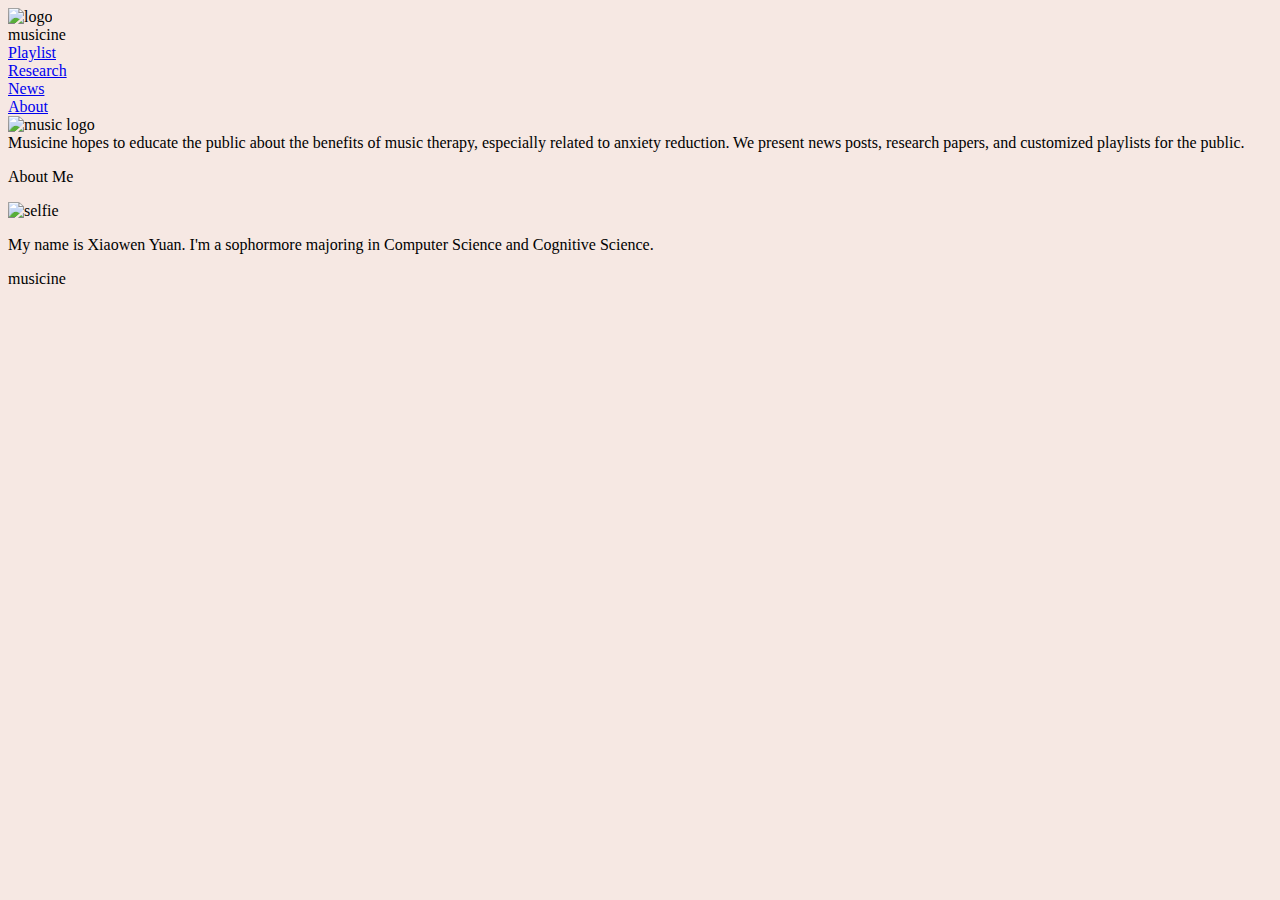
==== index.html @ ee3e2b6a "Add files via upload" ====
<html>
<head>
	<title>about</title>
	<link rel="stylesheet" href="assets/about.css">
    <body style="background-color:F6E8E3;">
    <link rel="preconnect" href="https://fonts.googleapis.com">
    <link rel="preconnect" href="https://fonts.gstatic.com" crossorigin>
    <link href="https://fonts.googleapis.com/css2?family=Rubik&display=swap" rel="stylesheet">
    <link rel="preconnect" href="https://fonts.googleapis.com">
    <link rel="preconnect" href="https://fonts.gstatic.com" crossorigin>
    <link href="https://fonts.googleapis.com/css2?family=Rubik:wght@300;400&display=swap" rel="stylesheet">
    <link>
<link rel="preconnect" href="https://fonts.googleapis.com">
<link rel="preconnect" href="https://fonts.gstatic.com" crossorigin>
<link href="https://fonts.googleapis.com/css2?family=Road+Rage&family=Rubik:wght@300;400&display=swap" rel="stylesheet">
</head>
<body>
    <div>
        <nav class="nav">
            <img src = "assets/logo.png" alt="logo" id = "logo">
            <div id = "name">musicine</div>
            <div class="navbar-item"> <a href="playlist.html"> Playlist</a></div>
            <div class="navbar-item"><a href="research.html">Research</a></div>
            <div class="navbar-item"> <a href= "news.html">News</a></div>
            <div class="navbar-item-on"> <a href="about.html"  id = "on">About</a></div>
        </nav>
        </div>
        <div><img src="assets/music_logo.png" alt="music logo" id = "music_logo"></div>
        <div id = "introduction">
            Musicine hopes to  educate the public about the benefits of music therapy, especially related to anxiety reduction. We  present news posts, research papers, and customized playlists for the public.  
        </div>
        <p id = "about_me">About Me</p>
        <div><img src="assets/selfie.jpg" alt="selfie" id = "selfie"></div>
        <p id = "self"> My name is Xiaowen Yuan. I'm a sophormore majoring in Computer Science and Cognitive Science.</p>
        <p id = "end">musicine</p>

		
	</div>

	<script type="text/javascript" src="assets/scripts/q1.js"></script>
</body>
</html>
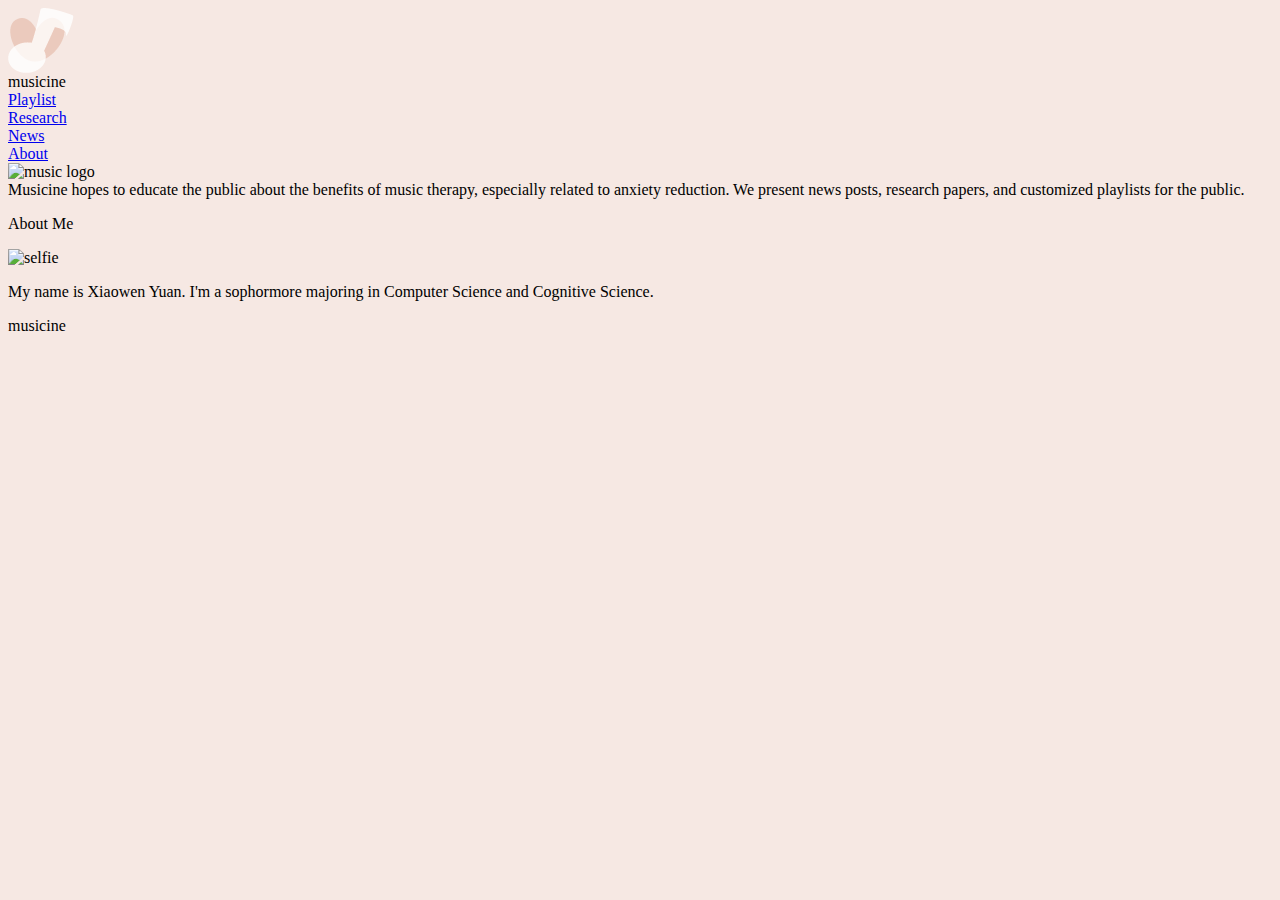
==== commit d6a66d9e: "Update index.html" ====
--- a/index.html
+++ b/index.html
@@ -17,7 +17,7 @@
 <body>
     <div>
         <nav class="nav">
-            <img src = "assets/logo.png" alt="logo" id = "logo">
+            <img src = "logo.png" alt="logo" id = "logo">
             <div id = "name">musicine</div>
             <div class="navbar-item"> <a href="playlist.html"> Playlist</a></div>
             <div class="navbar-item"><a href="research.html">Research</a></div>
@@ -39,4 +39,4 @@
 
 	<script type="text/javascript" src="assets/scripts/q1.js"></script>
 </body>
-</html>+</html>
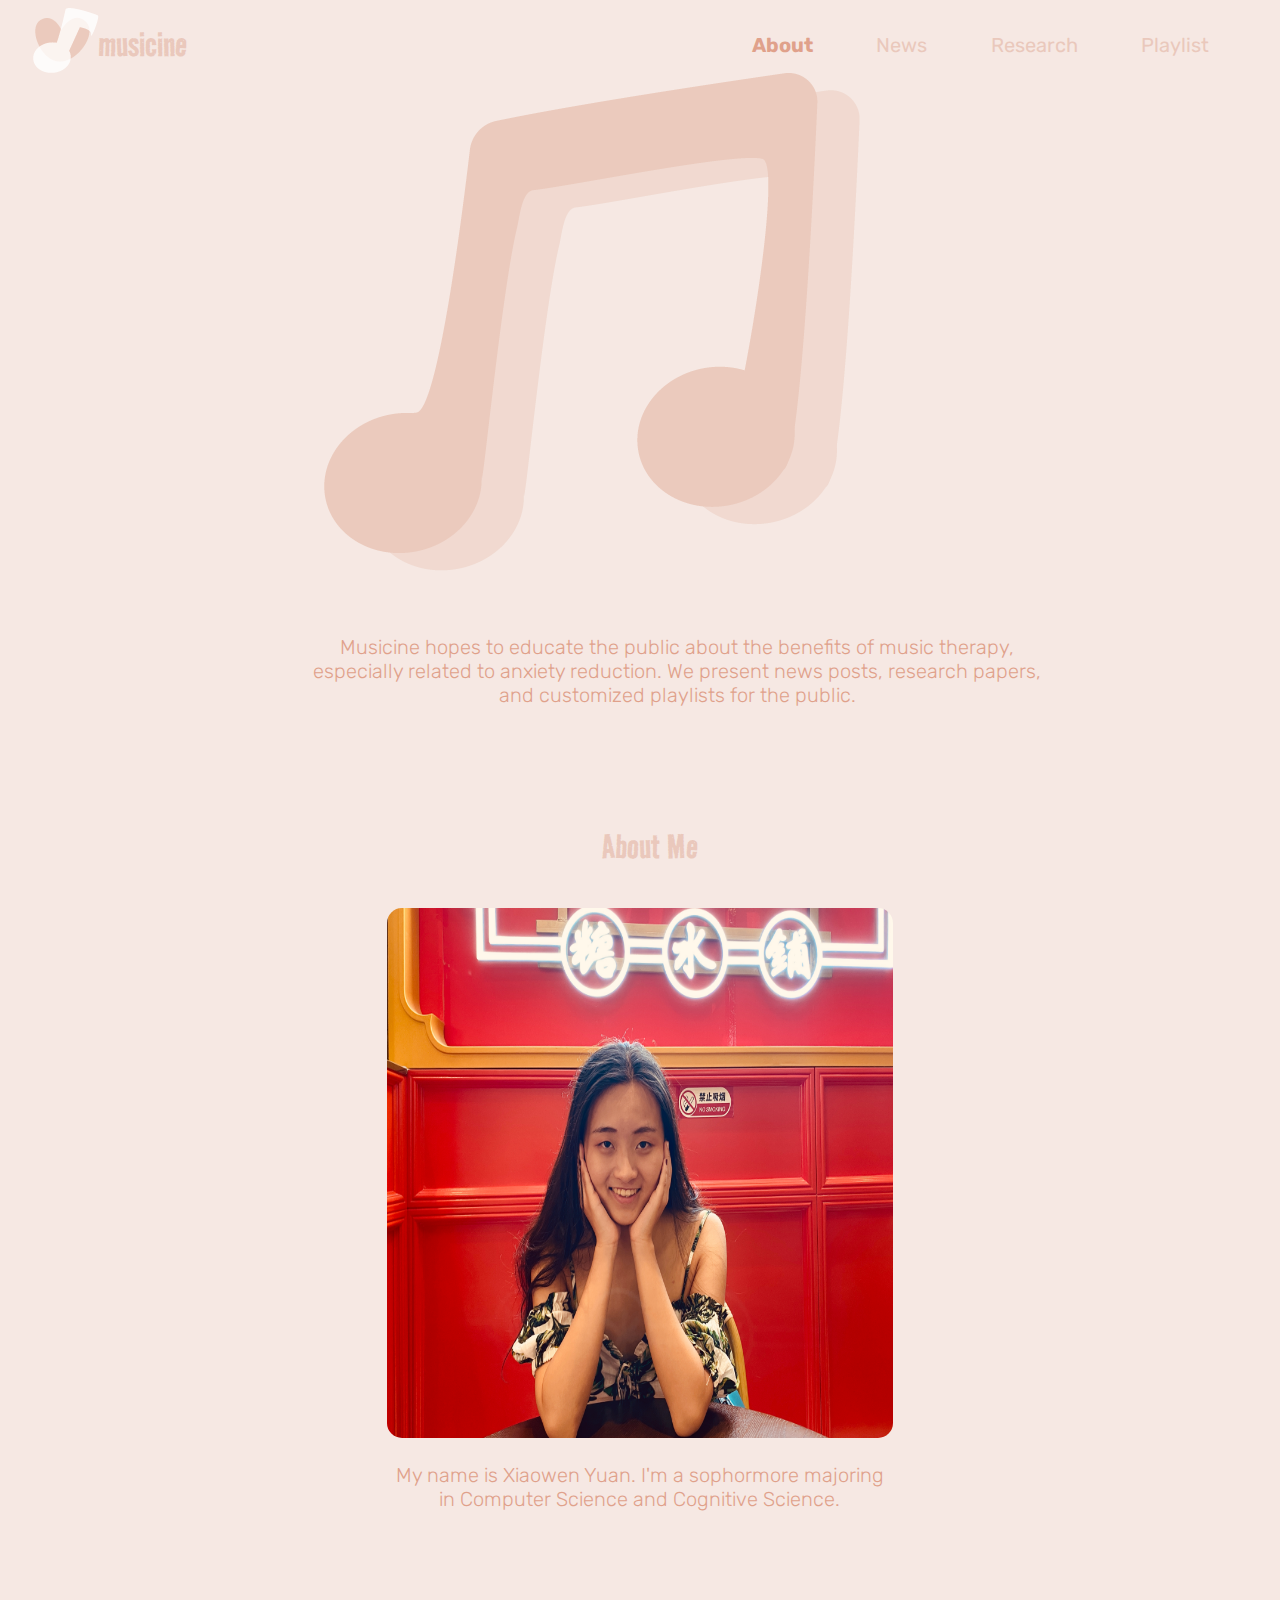
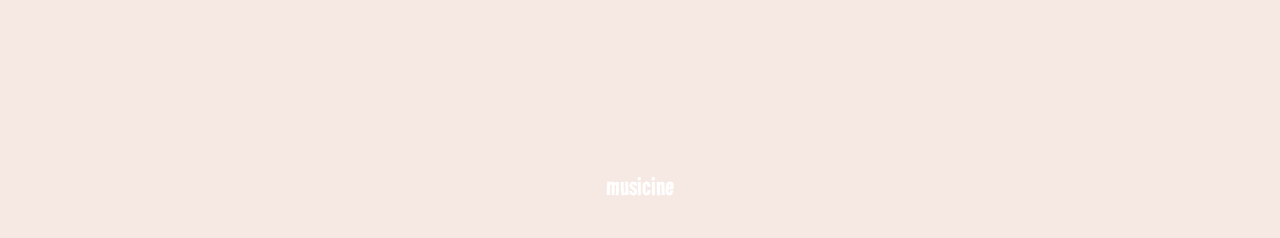
==== commit 693c5d1a: "Update index.html" ====
--- a/index.html
+++ b/index.html
@@ -17,7 +17,7 @@
 <body>
     <div>
         <nav class="nav">
-            <img src = "logo.png" alt="logo" id = "logo">
+            <img src = "assets/logo.png" alt="logo" id = "logo">
             <div id = "name">musicine</div>
             <div class="navbar-item"> <a href="playlist.html"> Playlist</a></div>
             <div class="navbar-item"><a href="research.html">Research</a></div>
--- a/assets/about.css
+++ b/assets/about.css
@@ -0,0 +1,131 @@
+#nav {
+    width: 100%;
+}
+.navbar-item {
+    float: right;
+    font-family: Rubik;
+    font-style:normal;
+    font-weight: 1200;
+    font-size: 20px;
+    line-height: 24px;
+    text-decoration: none;
+
+    color: #EAC8BC;
+    display: inline-block;
+    vertical-align: top;
+    margin-right: 5%;
+    margin-top: 2%;
+
+
+} 
+.navbar-item-on{
+    float: right;
+    margin-right: 5%;
+    margin-top: 2%;
+    font-family: Rubik;
+    font-style:normal;
+    font-weight: bolder;
+    font-size: 20px;
+
+    color: #E0A18B;
+    text-decoration: none;
+}
+#logo-items{
+    position: absolute;
+    margin-left: -10%;
+    margin-top:-20%;
+}
+#logo{
+    margin-left: 2%;
+}
+
+
+#introduction {
+    position: absolute;
+    width: 750px;
+    margin-left: 23%;
+    margin-top: 5%;
+    font-family: Rubik;
+    font-style: normal;
+    font-weight: lighter;
+    font-size: 20px;
+    line-height: 24px;
+    text-align: center;
+    
+    color: #E0A18B;
+    
+}
+
+#music_logo {
+   position: relative;
+   margin-left: 25%;
+
+}
+a{
+    text-decoration: none;
+    color:#EAC8BC;
+}
+
+#on {
+    text-decoration: none;
+    color: E0A18B;
+}
+
+#name {
+    position: absolute;
+    margin-top: -4%;
+    margin-left: 7%;
+    font-family: Road Rage;
+    font-style: normal;
+    font-weight: normal;
+    font-size: 40px;
+    line-height: 44px;
+    color: #EAC8BC;
+}
+
+#about_me{
+    margin-top: 20%;
+    margin-left: 47%;
+    font-family: Road Rage;
+    font-style: normal;
+    font-weight: normal;
+    font-size: 40px;
+    line-height: 44px;
+    color: #EAC8BC;
+
+
+
+}
+
+#selfie{
+    width: 40%;
+    height: 60%;
+    border-radius: 15px;
+    margin-left: 30%;
+}
+
+#self{
+    margin-left: 30%;
+    margin-top: 2%;
+    width :40%;
+    font-family: Rubik;
+    font-style: normal;
+    font-weight: lighter;
+    font-size: 20px;
+    line-height: 24px;
+    text-align: center;
+    
+    color: #E0A18B
+}
+
+#end{
+    display: flex;
+    justify-content: center;
+    margin-top: 20%;
+    font-family: Road Rage;
+    font-style: normal;
+    font-weight: normal;
+    font-size: 30px;
+    line-height: 44px;
+    color: #FFFFFF;
+}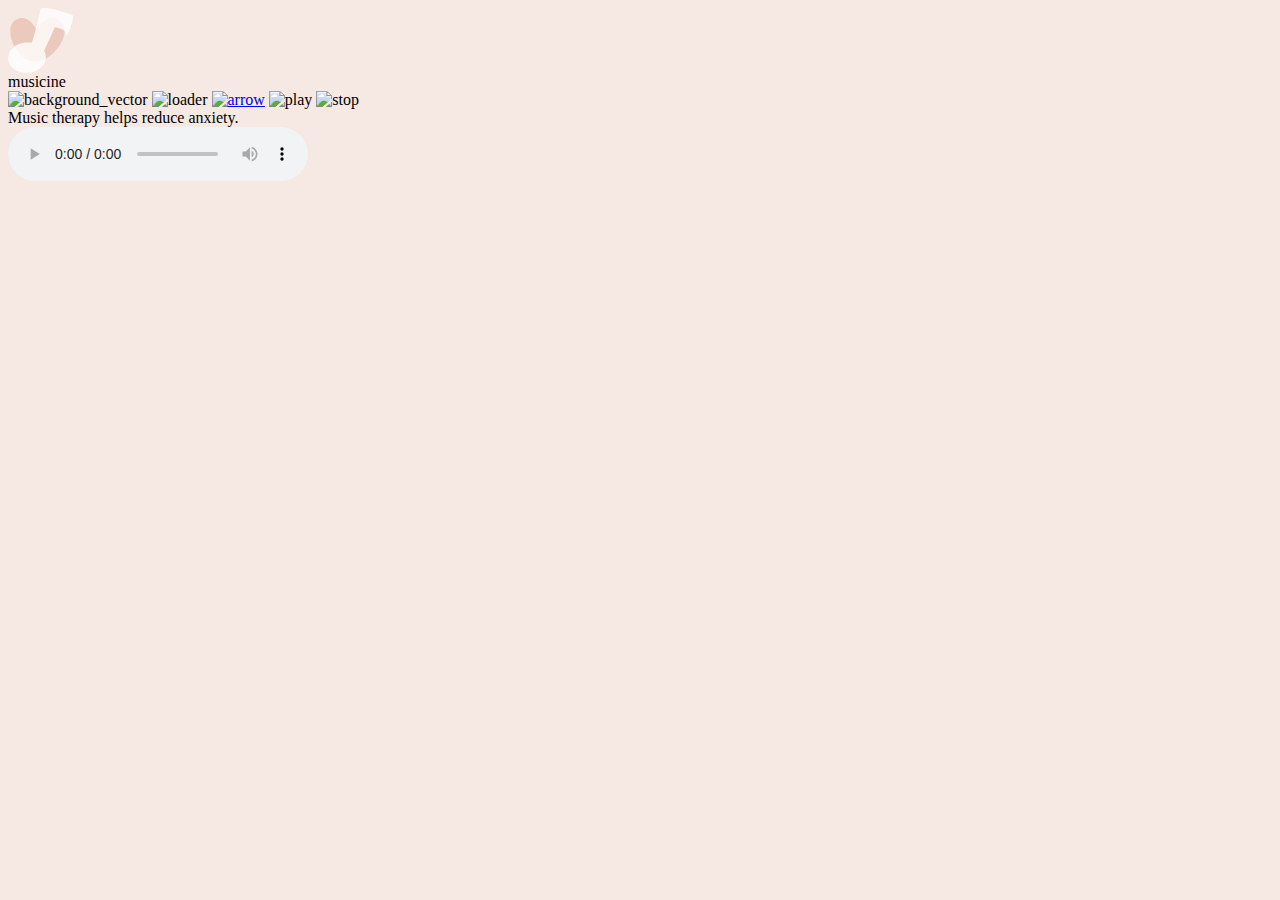
==== commit d331a148: "Update index.html" ====
--- a/index.html
+++ b/index.html
@@ -1,7 +1,7 @@
 <html>
 <head>
-	<title>about</title>
-	<link rel="stylesheet" href="assets/about.css">
+	<title>index</title>
+	<link rel="stylesheet" href="assets/index.css">
     <body style="background-color:F6E8E3;">
     <link rel="preconnect" href="https://fonts.googleapis.com">
     <link rel="preconnect" href="https://fonts.gstatic.com" crossorigin>
@@ -15,28 +15,24 @@
 <link href="https://fonts.googleapis.com/css2?family=Road+Rage&family=Rubik:wght@300;400&display=swap" rel="stylesheet">
 </head>
 <body>
-    <div>
-        <nav class="nav">
-            <img src = "assets/logo.png" alt="logo" id = "logo">
-            <div id = "name">musicine</div>
-            <div class="navbar-item"> <a href="playlist.html"> Playlist</a></div>
-            <div class="navbar-item"><a href="research.html">Research</a></div>
-            <div class="navbar-item"> <a href= "news.html">News</a></div>
-            <div class="navbar-item-on"> <a href="about.html"  id = "on">About</a></div>
-        </nav>
-        </div>
-        <div><img src="assets/music_logo.png" alt="music logo" id = "music_logo"></div>
-        <div id = "introduction">
-            Musicine hopes to  educate the public about the benefits of music therapy, especially related to anxiety reduction. We  present news posts, research papers, and customized playlists for the public.  
-        </div>
-        <p id = "about_me">About Me</p>
-        <div><img src="assets/selfie.jpg" alt="selfie" id = "selfie"></div>
-        <p id = "self"> My name is Xiaowen Yuan. I'm a sophormore majoring in Computer Science and Cognitive Science.</p>
-        <p id = "end">musicine</p>
+    <nav class="nav">
+        <img src = "assets/logo.png" alt="logo" id = "logo">
+        <div id = "name">musicine</div>
+    
+    </nav>
+    <img src="assets/Vector 1.png" alt="background_vector" id="background_vector">
+    <img src="assets/loader.png" alt="loader" id="loader">
+    <a href="about.html "><img src="assets/arrow.png" alt="arrow" id="arrow"></a>
+    <img src="assets/play.png" alt="play" id="play">
+    <img src="assets/stop.png" alt="stop" id="stop">
+    <div id = "text">Music therapy helps
+        reduce anxiety. </div>
+     <audio id="audio" controls loop = "true">
+        <source src="assets/background.mp3" type="audio/mp3">
+        <source src="assets/background.ogg" type="audio/mpeg">
+     </audio>
+   
 
-		
-	</div>
-
-	<script type="text/javascript" src="assets/scripts/q1.js"></script>
+	<script type="text/javascript" src="assets/index.js"></script>
 </body>
 </html>
